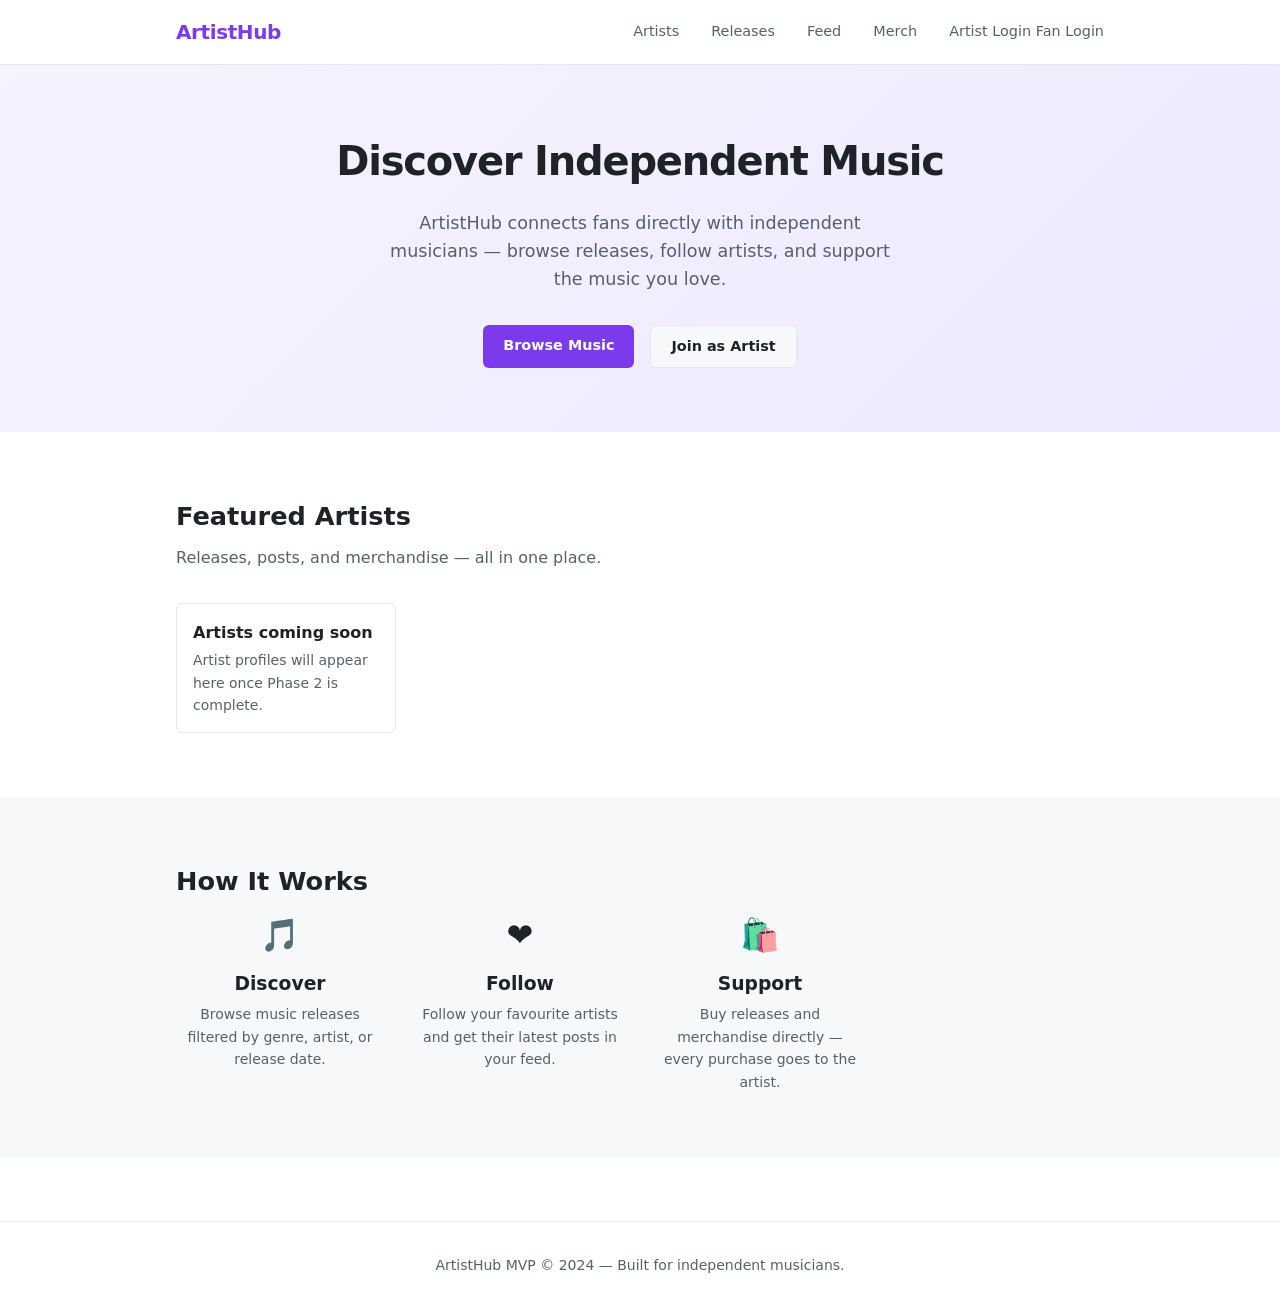
==== frontend/index.html @ a218985d "feat: ArtistHub MVP — full-stack Flask REST API with Docker, CI, and documentation Implements the co" ====
<!DOCTYPE html>
<html lang="en">
<head>
  <meta charset="UTF-8" />
  <meta name="viewport" content="width=device-width, initial-scale=1.0" />
  <title>ArtistHub — Music Discovery for Independent Artists</title>
  <link rel="stylesheet" href="css/reset.css" />
  <link rel="stylesheet" href="css/main.css" />
</head>
<body>

  <!-- ================================================================
       HEADER / NAV
       Navigation links will be conditionally shown/hidden by auth.js
       once session state is known.
  ================================================================ -->
  <header class="site-header">
    <div class="container header-inner">
      <a href="index.html" class="logo">ArtistHub</a>
      <nav class="site-nav" id="site-nav">
        <a href="browse-artists.html">Artists</a>
        <a href="browse-releases.html">Releases</a>
        <a href="browse-posts.html">Feed</a>
        <a href="browse-merch.html">Merch</a>
        <!-- Auth links — toggled by auth.js based on session state -->
        <span id="nav-guest">
          <a href="artist-login.html">Artist Login</a>
          <a href="fan-login.html">Fan Login</a>
        </span>
        <span id="nav-authed" style="display:none;">
          <a href="#" id="nav-dashboard">Dashboard</a>
          <a href="#" id="nav-logout">Sign Out</a>
        </span>
      </nav>
    </div>
  </header>

  <!-- ================================================================
       HERO
  ================================================================ -->
  <main>
    <section class="hero">
      <div class="container">
        <h1>Discover Independent Music</h1>
        <p class="hero-sub">
          ArtistHub connects fans directly with independent musicians —
          browse releases, follow artists, and support the music you love.
        </p>
        <div class="hero-actions">
          <a href="browse-releases.html" class="btn btn-primary">Browse Music</a>
          <a href="artist-register.html" class="btn btn-secondary">Join as Artist</a>
        </div>
      </div>
    </section>

    <!-- ============================================================
         FEATURED ARTISTS
         Populated dynamically by browse.js calling GET /api/artists.
         The placeholder cards are shown while loading.
    ============================================================ -->
    <section class="section">
      <div class="container">
        <h2>Featured Artists</h2>
        <p class="section-sub">
          Releases, posts, and merchandise — all in one place.
        </p>
        <div id="artists-grid" class="card-grid">
          <!-- Artist cards injected here by browse.js -->
          <div class="card placeholder">
            <div class="placeholder-img"></div>
            <p class="placeholder-text">Loading artists…</p>
          </div>
        </div>
      </div>
    </section>

    <!-- ============================================================
         HOW IT WORKS
    ============================================================ -->
    <section class="section section-alt">
      <div class="container">
        <h2>How It Works</h2>
        <div class="how-grid">
          <div class="how-item">
            <span class="how-icon">🎵</span>
            <h3>Discover</h3>
            <p>Browse music releases filtered by genre, artist, or release date.</p>
          </div>
          <div class="how-item">
            <span class="how-icon">❤️</span>
            <h3>Follow</h3>
            <p>Follow your favourite artists and get their latest posts in your feed.</p>
          </div>
          <div class="how-item">
            <span class="how-icon">🛍️</span>
            <h3>Support</h3>
            <p>Buy releases and merchandise directly — every purchase goes to the artist.</p>
          </div>
        </div>
      </div>
    </section>
  </main>

  <!-- ================================================================
       FOOTER
  ================================================================ -->
  <footer class="site-footer">
    <div class="container">
      <p>ArtistHub MVP &copy; 2024 — Built for independent musicians.</p>
    </div>
  </footer>

  <!-- api.js must be loaded first — all other scripts depend on it -->
  <script src="js/api.js"></script>
  <script src="js/auth.js"></script>
  <script src="js/browse.js"></script>

</body>
</html>
---- frontend/css/main.css ----
/* main.css
 *
 * ArtistHub global styles.
 *
 * Design tokens are defined as CSS custom properties at :root so every
 * component can reference them. Changing a colour here changes it everywhere.
 *
 * Layout uses a single centred .container — max-width 960px with 1rem
 * horizontal padding so it works on mobile without media queries.
 */

/* ------------------------------------------------------------------ */
/* Design tokens                                                        */
/* ------------------------------------------------------------------ */
:root {
  /* Colours */
  --color-bg:        #ffffff;
  --color-surface:   #f7f8fa;
  --color-border:    #e5e7eb;
  --color-text:      #1f2328;
  --color-muted:     #57606a;
  --color-accent:    #7c3aed;   /* Purple — primary brand colour */
  --color-accent-dk: #5b21b6;   /* Darker shade for hover states */
  --color-danger:    #dc2626;

  /* Typography */
  --font-family: -apple-system, "Segoe UI", system-ui, sans-serif;
  --font-size-base: 1rem;       /* 16px */
  --line-height:    1.6;

  /* Spacing */
  --space-xs:  0.25rem;
  --space-sm:  0.5rem;
  --space-md:  1rem;
  --space-lg:  2rem;
  --space-xl:  4rem;

  /* Layout */
  --container-max: 960px;
  --radius:        6px;
}

/* ------------------------------------------------------------------ */
/* Base                                                                 */
/* ------------------------------------------------------------------ */
body {
  font-family: var(--font-family);
  font-size: var(--font-size-base);
  line-height: var(--line-height);
  color: var(--color-text);
  background: var(--color-bg);
}

/* ------------------------------------------------------------------ */
/* Layout                                                               */
/* ------------------------------------------------------------------ */
.container {
  max-width: var(--container-max);
  margin: 0 auto;
  padding: 0 var(--space-md);
}

/* ------------------------------------------------------------------ */
/* Header / Nav                                                         */
/* ------------------------------------------------------------------ */
.site-header {
  border-bottom: 1px solid var(--color-border);
  background: var(--color-bg);
  position: sticky;
  top: 0;
  z-index: 100;
}

.header-inner {
  display: flex;
  align-items: center;
  justify-content: space-between;
  padding-top: var(--space-md);
  padding-bottom: var(--space-md);
}

.logo {
  font-size: 1.25rem;
  font-weight: 700;
  color: var(--color-accent);
  letter-spacing: -0.02em;
}

.site-nav {
  display: flex;
  align-items: center;
  gap: var(--space-lg);
  font-size: 0.9rem;
}

.site-nav a {
  color: var(--color-muted);
  transition: color 0.15s;
}

.site-nav a:hover {
  color: var(--color-text);
}

/* ------------------------------------------------------------------ */
/* Buttons                                                              */
/* ------------------------------------------------------------------ */
.btn {
  display: inline-block;
  padding: 0.55rem 1.25rem;
  border-radius: var(--radius);
  font-size: 0.9rem;
  font-weight: 600;
  cursor: pointer;
  border: none;
  transition: background 0.15s, opacity 0.15s;
  text-align: center;
}

.btn-primary {
  background: var(--color-accent);
  color: #fff;
}

.btn-primary:hover {
  background: var(--color-accent-dk);
}

.btn-secondary {
  background: var(--color-surface);
  color: var(--color-text);
  border: 1px solid var(--color-border);
}

.btn-secondary:hover {
  background: var(--color-border);
}

.btn-danger {
  background: var(--color-danger);
  color: #fff;
}

/* ------------------------------------------------------------------ */
/* Hero                                                                 */
/* ------------------------------------------------------------------ */
.hero {
  padding: var(--space-xl) 0;
  background: linear-gradient(135deg, #f5f3ff 0%, #ede9fe 100%);
  text-align: center;
}

.hero h1 {
  font-size: 2.5rem;
  font-weight: 800;
  letter-spacing: -0.03em;
  margin-bottom: var(--space-md);
}

.hero-sub {
  font-size: 1.1rem;
  color: var(--color-muted);
  max-width: 520px;
  margin: 0 auto var(--space-lg);
}

.hero-actions {
  display: flex;
  gap: var(--space-md);
  justify-content: center;
  flex-wrap: wrap;
}

/* ------------------------------------------------------------------ */
/* Sections                                                             */
/* ------------------------------------------------------------------ */
.section {
  padding: var(--space-xl) 0;
}

.section-alt {
  background: var(--color-surface);
}

.section h2 {
  font-size: 1.6rem;
  font-weight: 700;
  margin-bottom: var(--space-sm);
}

.section-sub {
  color: var(--color-muted);
  margin-bottom: var(--space-lg);
}

/* ------------------------------------------------------------------ */
/* Card grid                                                            */
/* ------------------------------------------------------------------ */
.card-grid {
  display: grid;
  grid-template-columns: repeat(auto-fill, minmax(220px, 1fr));
  gap: var(--space-md);
}

.card {
  background: var(--color-bg);
  border: 1px solid var(--color-border);
  border-radius: var(--radius);
  padding: var(--space-md);
  transition: box-shadow 0.15s;
}

.card:hover {
  box-shadow: 0 2px 8px rgba(0, 0, 0, 0.08);
}

.card h3 {
  font-size: 1rem;
  font-weight: 600;
  margin-bottom: var(--space-xs);
}

.card p {
  font-size: 0.875rem;
  color: var(--color-muted);
}

/* ------------------------------------------------------------------ */
/* Placeholder loading state                                            */
/* ------------------------------------------------------------------ */
.placeholder {
  text-align: center;
  color: var(--color-muted);
}

.placeholder-img {
  width: 100%;
  height: 120px;
  background: var(--color-border);
  border-radius: var(--radius);
  margin-bottom: var(--space-md);
  animation: pulse 1.5s ease-in-out infinite;
}

@keyframes pulse {
  0%, 100% { opacity: 1; }
  50%       { opacity: 0.5; }
}

/* ------------------------------------------------------------------ */
/* How it works grid                                                    */
/* ------------------------------------------------------------------ */
.how-grid {
  display: grid;
  grid-template-columns: repeat(auto-fill, minmax(200px, 1fr));
  gap: var(--space-lg);
}

.how-item {
  text-align: center;
}

.how-icon {
  display: block;
  font-size: 2rem;
  margin-bottom: var(--space-sm);
}

.how-item h3 {
  font-weight: 600;
  margin-bottom: var(--space-xs);
}

.how-item p {
  font-size: 0.875rem;
  color: var(--color-muted);
}

/* ------------------------------------------------------------------ */
/* Forms (used across auth pages)                                       */
/* ------------------------------------------------------------------ */
.form-page {
  min-height: calc(100vh - 120px);
  display: flex;
  align-items: center;
  justify-content: center;
  padding: var(--space-lg);
}

.form-card {
  background: var(--color-bg);
  border: 1px solid var(--color-border);
  border-radius: var(--radius);
  padding: var(--space-lg);
  width: 100%;
  max-width: 400px;
}

.form-card h2 {
  margin-bottom: var(--space-lg);
  font-size: 1.4rem;
}

.form-group {
  margin-bottom: var(--space-md);
}

.form-group label {
  display: block;
  font-size: 0.875rem;
  font-weight: 600;
  margin-bottom: var(--space-xs);
}

.form-group input,
.form-group textarea,
.form-group select {
  width: 100%;
  padding: 0.5rem 0.75rem;
  border: 1px solid var(--color-border);
  border-radius: var(--radius);
  font-size: 0.9rem;
  background: var(--color-bg);
  transition: border-color 0.15s;
}

.form-group input:focus,
.form-group textarea:focus,
.form-group select:focus {
  outline: none;
  border-color: var(--color-accent);
}

.form-error {
  color: var(--color-danger);
  font-size: 0.85rem;
  margin-top: var(--space-sm);
}

.form-footer {
  margin-top: var(--space-md);
  font-size: 0.875rem;
  color: var(--color-muted);
  text-align: center;
}

.form-footer a {
  color: var(--color-accent);
}

/* ------------------------------------------------------------------ */
/* Alerts / notifications                                               */
/* ------------------------------------------------------------------ */
.alert {
  padding: var(--space-sm) var(--space-md);
  border-radius: var(--radius);
  font-size: 0.875rem;
  margin-bottom: var(--space-md);
}

.alert-success {
  background: #d1fae5;
  color: #065f46;
  border: 1px solid #6ee7b7;
}

.alert-error {
  background: #fee2e2;
  color: #991b1b;
  border: 1px solid #fca5a5;
}

/* ------------------------------------------------------------------ */
/* Footer                                                               */
/* ------------------------------------------------------------------ */
.site-footer {
  border-top: 1px solid var(--color-border);
  padding: var(--space-lg) 0;
  text-align: center;
  font-size: 0.875rem;
  color: var(--color-muted);
  margin-top: var(--space-xl);
}

/* ------------------------------------------------------------------ */
/* Browse page controls                                                 */
/* ------------------------------------------------------------------ */
.browse-header {
  display: flex;
  align-items: flex-start;
  justify-content: space-between;
  flex-wrap: wrap;
  gap: var(--space-md);
  margin-bottom: var(--space-lg);
}

.search-box {
  padding: 0.5rem 0.75rem;
  border: 1px solid var(--color-border);
  border-radius: var(--radius);
  font-size: 0.9rem;
  width: 260px;
  background: var(--color-bg);
  transition: border-color 0.15s;
}

.search-box:focus {
  outline: none;
  border-color: var(--color-accent);
}

.results-summary {
  font-size: 0.875rem;
  color: var(--color-muted);
  margin-bottom: var(--space-md);
}

/* ------------------------------------------------------------------ */
/* Artist card (browse page)                                            */
/* ------------------------------------------------------------------ */
.artist-card {
  display: block;
  text-decoration: none;
  color: var(--color-text);
  transition: box-shadow 0.15s, transform 0.1s;
}

.artist-card:hover {
  transform: translateY(-2px);
  box-shadow: 0 4px 12px rgba(0, 0, 0, 0.1);
}

.artist-card-avatar {
  width: 64px;
  height: 64px;
  border-radius: 50%;
  overflow: hidden;
  margin-bottom: var(--space-sm);
  background: var(--color-accent);
  display: flex;
  align-items: center;
  justify-content: center;
}

.avatar-img {
  width: 100%;
  height: 100%;
  object-fit: cover;
}

.avatar-initials {
  color: #fff;
  font-weight: 700;
  font-size: 1.1rem;
}

.card-tag {
  display: inline-block;
  background: var(--color-surface);
  border: 1px solid var(--color-border);
  border-radius: 999px;
  font-size: 0.75rem;
  padding: 0.15rem 0.6rem;
  margin-top: var(--space-xs);
  color: var(--color-muted);
}

.card-meta {
  font-size: 0.8rem;
  color: var(--color-muted);
  margin-top: var(--space-xs);
}

/* ------------------------------------------------------------------ */
/* Pagination                                                           */
/* ------------------------------------------------------------------ */
.pagination {
  display: flex;
  align-items: center;
  justify-content: center;
  gap: var(--space-md);
  margin-top: var(--space-xl);
}

.page-indicator {
  font-size: 0.875rem;
  color: var(--color-muted);
}

/* ------------------------------------------------------------------ */
/* Artist profile page                                                  */
/* ------------------------------------------------------------------ */
.profile-hero {
  background: linear-gradient(135deg, #f5f3ff 0%, #ede9fe 100%);
  padding: var(--space-xl) 0 var(--space-lg);
  border-bottom: 1px solid var(--color-border);
}

.profile-header {
  display: flex;
  align-items: center;
  gap: var(--space-lg);
  flex-wrap: wrap;
}

.avatar {
  width: 96px;
  height: 96px;
  border-radius: 50%;
  overflow: hidden;
  background: var(--color-accent);
  display: flex;
  align-items: center;
  justify-content: center;
  flex-shrink: 0;
}

.avatar-lg {
  width: 96px;
  height: 96px;
  font-size: 2rem;
  font-weight: 700;
  color: #fff;
}

.profile-meta h1 {
  font-size: 1.75rem;
  font-weight: 800;
  margin-bottom: var(--space-xs);
}

.profile-subtitle {
  color: var(--color-muted);
  margin-bottom: var(--space-xs);
}

.profile-follower-count {
  font-size: 0.875rem;
  color: var(--color-muted);
  margin-bottom: var(--space-md);
}

.profile-bio {
  max-width: 680px;
  color: var(--color-muted);
  line-height: 1.7;
}

.skeleton .placeholder-img {
  width: 96px;
  height: 96px;
  border-radius: 50%;
  display: inline-block;
}

.muted {
  color: var(--color-muted);
  font-size: 0.9rem;
}

/* ------------------------------------------------------------------ */
/* Release cards                                                        */
/* ------------------------------------------------------------------ */
.releases-grid {
  grid-template-columns: repeat(auto-fill, minmax(200px, 1fr));
}

.release-card {
  display: flex;
  flex-direction: column;
  gap: var(--space-sm);
}

.release-artwork {
  width: 100%;
  aspect-ratio: 1 / 1;
  border-radius: var(--radius);
  overflow: hidden;
  background: var(--color-surface);
  border: 1px solid var(--color-border);
  display: flex;
  align-items: center;
  justify-content: center;
}

.artwork-img {
  width: 100%;
  height: 100%;
  object-fit: cover;
}

.artwork-placeholder {
  width: 100%;
  height: 100%;
  display: flex;
  align-items: center;
  justify-content: center;
  background: linear-gradient(135deg, #ede9fe 0%, #ddd6fe 100%);
}

.artwork-placeholder span {
  font-size: 1.5rem;
  font-weight: 700;
  color: var(--color-accent);
  letter-spacing: -0.02em;
}

.release-info {
  flex: 1;
}

.release-title {
  font-size: 0.95rem;
  font-weight: 600;
  margin-bottom: var(--space-xs);
  /* Clamp to two lines — prevents tall cards for long titles. */
  display: -webkit-box;
  -webkit-line-clamp: 2;
  -webkit-box-orient: vertical;
  overflow: hidden;
}

.release-date {
  font-size: 0.75rem;
}

.release-actions {
  display: flex;
  gap: var(--space-xs);
  flex-wrap: wrap;
  margin-top: auto;
}

.release-btn {
  font-size: 0.8rem;
  padding: 0.35rem 0.85rem;
  flex: 1;
  text-align: center;
}

/* ------------------------------------------------------------------ */
/* Release type filter chips                                            */
/* ------------------------------------------------------------------ */
.chip-group {
  display: flex;
  gap: var(--space-xs);
  flex-wrap: wrap;
  margin-bottom: var(--space-lg);
}

.chip {
  padding: 0.3rem 0.8rem;
  border-radius: 999px;
  border: 1px solid var(--color-border);
  background: var(--color-surface);
  font-size: 0.8rem;
  cursor: pointer;
  transition: background 0.15s, border-color 0.15s, color 0.15s;
  color: var(--color-muted);
}

.chip:hover {
  border-color: var(--color-accent);
  color: var(--color-accent);
}

.chip-active {
  background: var(--color-accent);
  border-color: var(--color-accent);
  color: #fff;
}

.chip-active:hover {
  background: var(--color-accent-dk);
  border-color: var(--color-accent-dk);
  color: #fff;
}

/* ------------------------------------------------------------------ */
/* Post cards (feed page + artist profile)                             */
/* ------------------------------------------------------------------ */
.post-card {
  display: flex;
  gap: var(--space-md);
  padding: var(--space-md) 0;
  border-bottom: 1px solid var(--color-border);
}

.post-card:last-child {
  border-bottom: none;
}

/* Compact variant used on the artist profile page (no avatar column) */
.post-card-profile {
  padding: var(--space-sm) 0;
}

.post-avatar {
  flex-shrink: 0;
  width: 48px;
  height: 48px;
  border-radius: 50%;
  background: var(--color-accent);
  display: flex;
  align-items: center;
  justify-content: center;
  text-decoration: none;
}

.avatar-sm {
  width: 48px;
  height: 48px;
  font-size: 1rem;
  color: #fff;
  display: flex;
  align-items: center;
  justify-content: center;
}

.post-body {
  flex: 1;
  min-width: 0;       /* prevent flex children from overflowing */
}

.post-header {
  display: flex;
  align-items: baseline;
  gap: var(--space-sm);
  margin-bottom: var(--space-xs);
  flex-wrap: wrap;
}

.post-artist-link {
  font-weight: 600;
  font-size: 0.9rem;
  color: var(--color-text);
  text-decoration: none;
}

.post-artist-link:hover {
  color: var(--color-accent);
}

.post-time {
  font-size: 0.8rem;
  color: var(--color-muted);
}

.post-text {
  font-size: 0.95rem;
  line-height: 1.6;
  color: var(--color-text);
  /* Preserve newlines in post body text */
  white-space: pre-wrap;
  word-break: break-word;
}

.post-image-wrap {
  margin-top: var(--space-sm);
  border-radius: var(--radius);
  overflow: hidden;
  max-width: 480px;
}

.post-image {
  width: 100%;
  height: auto;
  display: block;
  border-radius: var(--radius);
}

/* Feed page layout */
.feed-layout {
  max-width: 640px;
  margin: 0 auto;
}

/* Skeleton placeholder card (loading state) */
.skeleton-card {
  display: flex;
  gap: var(--space-md);
  padding: var(--space-md) 0;
  border-bottom: 1px solid var(--color-border);
  animation: pulse 1.5s ease-in-out infinite;
}

/* ------------------------------------------------------------------ */
/* Merch cards                                                          */
/* ------------------------------------------------------------------ */
.merch-grid {
  grid-template-columns: repeat(auto-fill, minmax(200px, 1fr));
}

.merch-card {
  display: flex;
  flex-direction: column;
  gap: var(--space-sm);
}

/* Out-of-stock card — slightly dimmed */
.merch-card-oos {
  opacity: 0.65;
}

.merch-artwork {
  width: 100%;
  aspect-ratio: 1 / 1;
  border-radius: var(--radius);
  overflow: hidden;
  background: var(--color-surface);
  border: 1px solid var(--color-border);
  display: flex;
  align-items: center;
  justify-content: center;
}

.merch-icon {
  font-size: 2.5rem;
}

.merch-info {
  flex: 1;
}

.merch-name {
  font-size: 0.95rem;
  font-weight: 600;
  margin-bottom: var(--space-xs);
  display: -webkit-box;
  -webkit-line-clamp: 2;
  -webkit-box-orient: vertical;
  overflow: hidden;
}

.merch-desc {
  font-size: 0.8rem;
  color: var(--color-muted);
  line-height: 1.5;
}

.merch-footer {
  display: flex;
  align-items: center;
  justify-content: space-between;
  gap: var(--space-xs);
  margin-top: auto;
  padding-top: var(--space-xs);
  border-top: 1px solid var(--color-border);
}

.merch-price {
  font-size: 1rem;
  font-weight: 700;
  color: var(--color-text);
}

.merch-actions {
  display: flex;
  gap: var(--space-xs);
}

.merch-btn {
  font-size: 0.8rem;
  padding: 0.35rem 0.85rem;
}

/* Disabled Buy button — catalog-only MVP state */
.btn:disabled {
  opacity: 0.45;
  cursor: not-allowed;
}

/* Stock badges */
.stock-badge {
  display: inline-block;
  font-size: 0.7rem;
  font-weight: 600;
  padding: 0.1rem 0.5rem;
  border-radius: 999px;
  margin-top: var(--space-xs);
}

.stock-in {
  background: #d1fae5;
  color: #065f46;
}

.stock-out {
  background: #fee2e2;
  color: #991b1b;
}

/* ------------------------------------------------------------------ */
/* Auth card (login / register pages)                                   */
/* ------------------------------------------------------------------ */
.auth-card {
  max-width: 420px;
  margin: 0 auto;
  background: var(--color-surface);
  border: 1px solid var(--color-border);
  border-radius: var(--radius-lg);
  padding: var(--space-xl);
}

.auth-title {
  font-size: 1.5rem;
  font-weight: 800;
  margin-bottom: var(--space-xs);
}

.auth-subtitle {
  color: var(--color-muted);
  margin-bottom: var(--space-lg);
  font-size: 0.9rem;
}

.auth-alt-link {
  margin-top: var(--space-md);
  font-size: 0.875rem;
  color: var(--color-muted);
  text-align: center;
}

/* ------------------------------------------------------------------ */
/* Stats grid (dashboard)                                               */
/* ------------------------------------------------------------------ */
.stats-grid {
  display: grid;
  grid-template-columns: repeat(auto-fill, minmax(140px, 1fr));
  gap: var(--space-md);
}

.stat-card {
  background: var(--color-surface);
  border: 1px solid var(--color-border);
  border-radius: var(--radius-md);
  padding: var(--space-md) var(--space-lg);
  display: flex;
  flex-direction: column;
  align-items: center;
  gap: var(--space-xs);
  text-align: center;
}

.stat-number {
  font-size: 2rem;
  font-weight: 800;
  color: var(--color-text);
  line-height: 1;
}

.stat-label {
  font-size: 0.8rem;
  color: var(--color-muted);
  text-transform: uppercase;
  letter-spacing: 0.05em;
}

/* ------------------------------------------------------------------ */
/* Dashboard form grid                                                  */
/* ------------------------------------------------------------------ */
.form-grid {
  display: grid;
  grid-template-columns: repeat(auto-fill, minmax(220px, 1fr));
  gap: var(--space-md);
  margin-bottom: var(--space-lg);
}

.form-group-full {
  grid-column: 1 / -1;
}

.form-textarea {
  resize: vertical;
  min-height: 96px;
}

.form-hint {
  font-size: 0.8rem;
  color: var(--color-muted);
  margin-top: var(--space-xs);
}

.btn-block {
  width: 100%;
  justify-content: center;
}

/* ------------------------------------------------------------------ */
/* Analytics page                                                       */
/* ------------------------------------------------------------------ */

.analytics-hero {
  background: linear-gradient(135deg, #f0f9ff 0%, #e0f2fe 100%);
  padding: var(--space-xl) 0 var(--space-lg);
  border-bottom: 1px solid var(--color-border);
}

.analytics-header {
  display: flex;
  align-items: flex-start;
  justify-content: space-between;
  gap: var(--space-md);
  flex-wrap: wrap;
}

.analytics-header h1 {
  font-size: 1.75rem;
  font-weight: 800;
  margin-bottom: var(--space-xs);
}

.analytics-subtitle {
  color: var(--color-muted);
  font-size: 0.9rem;
}

.analytics-freshness {
  font-style: italic;
}

.analytics-header-actions {
  display: flex;
  gap: var(--space-sm);
  flex-shrink: 0;
}

/* Section typography inside analytics page */
.section-title {
  font-size: 1.25rem;
  font-weight: 700;
  margin-bottom: var(--space-xs);
}

.section-desc {
  color: var(--color-muted);
  font-size: 0.9rem;
  margin-bottom: var(--space-lg);
  max-width: 640px;
}

/* Stat card colour variants */
.stat-card--followers { border-top: 3px solid #7c5cd8; }
.stat-card--releases  { border-top: 3px solid #3b82d4; }
.stat-card--posts     { border-top: 3px solid #0ea5e9; }
.stat-card--merch     { border-top: 3px solid #f59e0b; }
.stat-card--streams   { border-top: 3px solid #10b981; }
.stat-card--revenue   { border-top: 3px solid #22c55e; }

/* Analytics bar chart */
.chart-container {
  overflow-x: auto;
  padding-bottom: var(--space-xs);
}

.analytics-bar-chart {
  display: block;
  min-width: 300px;
}

/* Roadmap cards */
.roadmap-grid {
  display: grid;
  grid-template-columns: repeat(auto-fill, minmax(260px, 1fr));
  gap: var(--space-lg);
}

.roadmap-card {
  background: var(--color-surface);
  border: 1px solid var(--color-border);
  border-radius: var(--radius-lg);
  padding: var(--space-lg);
}

.roadmap-card h3 {
  font-size: 1rem;
  font-weight: 700;
  margin: var(--space-sm) 0 var(--space-sm);
}

.roadmap-card p {
  font-size: 0.875rem;
  color: var(--color-muted);
  line-height: 1.6;
  margin-bottom: var(--space-sm);
}

.roadmap-card code {
  background: #f3f4f6;
  border-radius: 3px;
  padding: 1px 4px;
  font-size: 0.8rem;
  color: #1f2328;
}

.roadmap-icon {
  font-size: 1.5rem;
  font-weight: 900;
  color: var(--color-accent);
  line-height: 1;
}

.roadmap-streams { border-left: 4px solid #3b82d4; }
.roadmap-sales   { border-left: 4px solid #22c55e; }
.roadmap-audience { border-left: 4px solid #7c5cd8; }

.roadmap-tech {
  font-size: 0.8rem !important;
  background: #f8f9fc;
  border-radius: var(--radius-sm);
  padding: var(--space-sm) !important;
  border-left: 3px solid var(--color-border);
  color: var(--color-text) !important;
}

/* ------------------------------------------------------------------ */
/* Admin row — used in artist dashboard release/merch management lists */
/* ------------------------------------------------------------------ */
.admin-row {
  display: flex;
  align-items: center;
  justify-content: space-between;
  gap: var(--space-md);
  padding: var(--space-sm) var(--space-md);
  border: 1px solid var(--color-border);
  border-radius: var(--radius-sm);
  background: var(--color-surface);
  margin-bottom: var(--space-sm);
}

.admin-row-info {
  display: flex;
  align-items: center;
  flex-wrap: wrap;
  gap: var(--space-sm);
  min-width: 0;
}

.admin-row-info strong {
  font-weight: 600;
  white-space: nowrap;
  overflow: hidden;
  text-overflow: ellipsis;
  max-width: 280px;
}

/* Small button variant */
.btn-sm {
  font-size: 0.8rem;
  padding: 0.3rem 0.75rem;
  flex-shrink: 0;
}
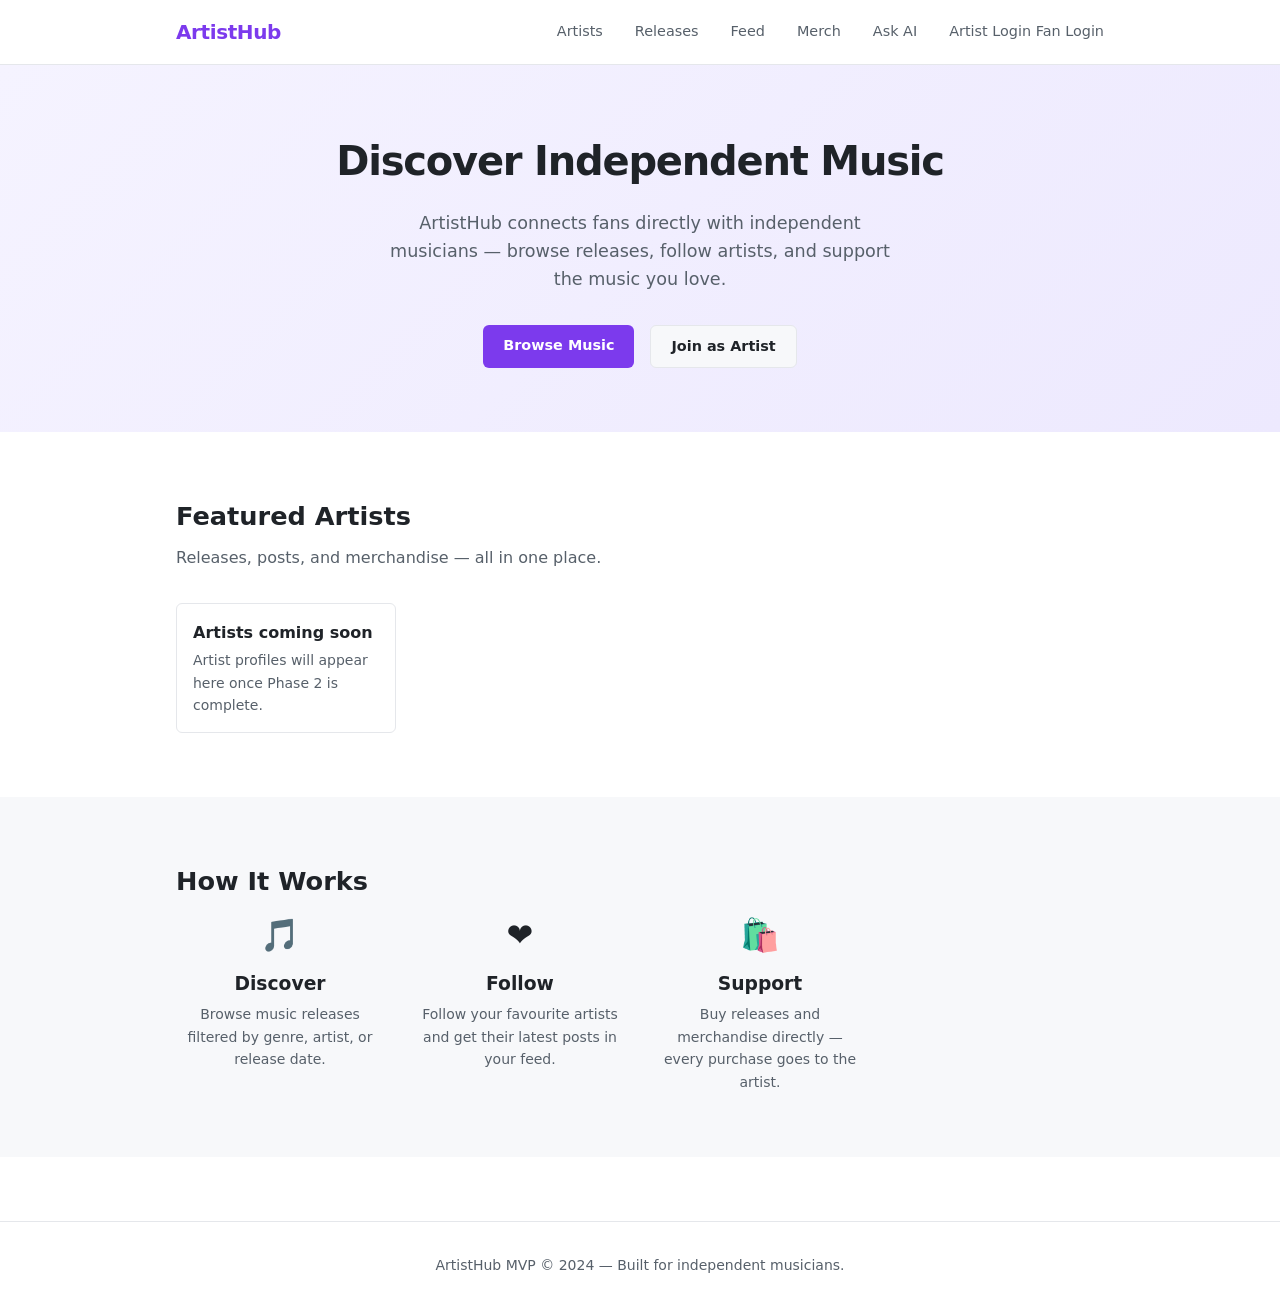
==== commit 079b9937: "Phase 9A: ArtistHub AI read-only RAG assistant - POST /api/ai/ask endpoint (Flask Blueprint, read-on" ====
--- a/frontend/index.html
+++ b/frontend/index.html
@@ -23,6 +23,7 @@
         <a href="browse-releases.html">Releases</a>
         <a href="browse-posts.html">Feed</a>
         <a href="browse-merch.html">Merch</a>
+        <a href="ask-ai.html">Ask AI</a>
         <!-- Auth links — toggled by auth.js based on session state -->
         <span id="nav-guest">
           <a href="artist-login.html">Artist Login</a>
